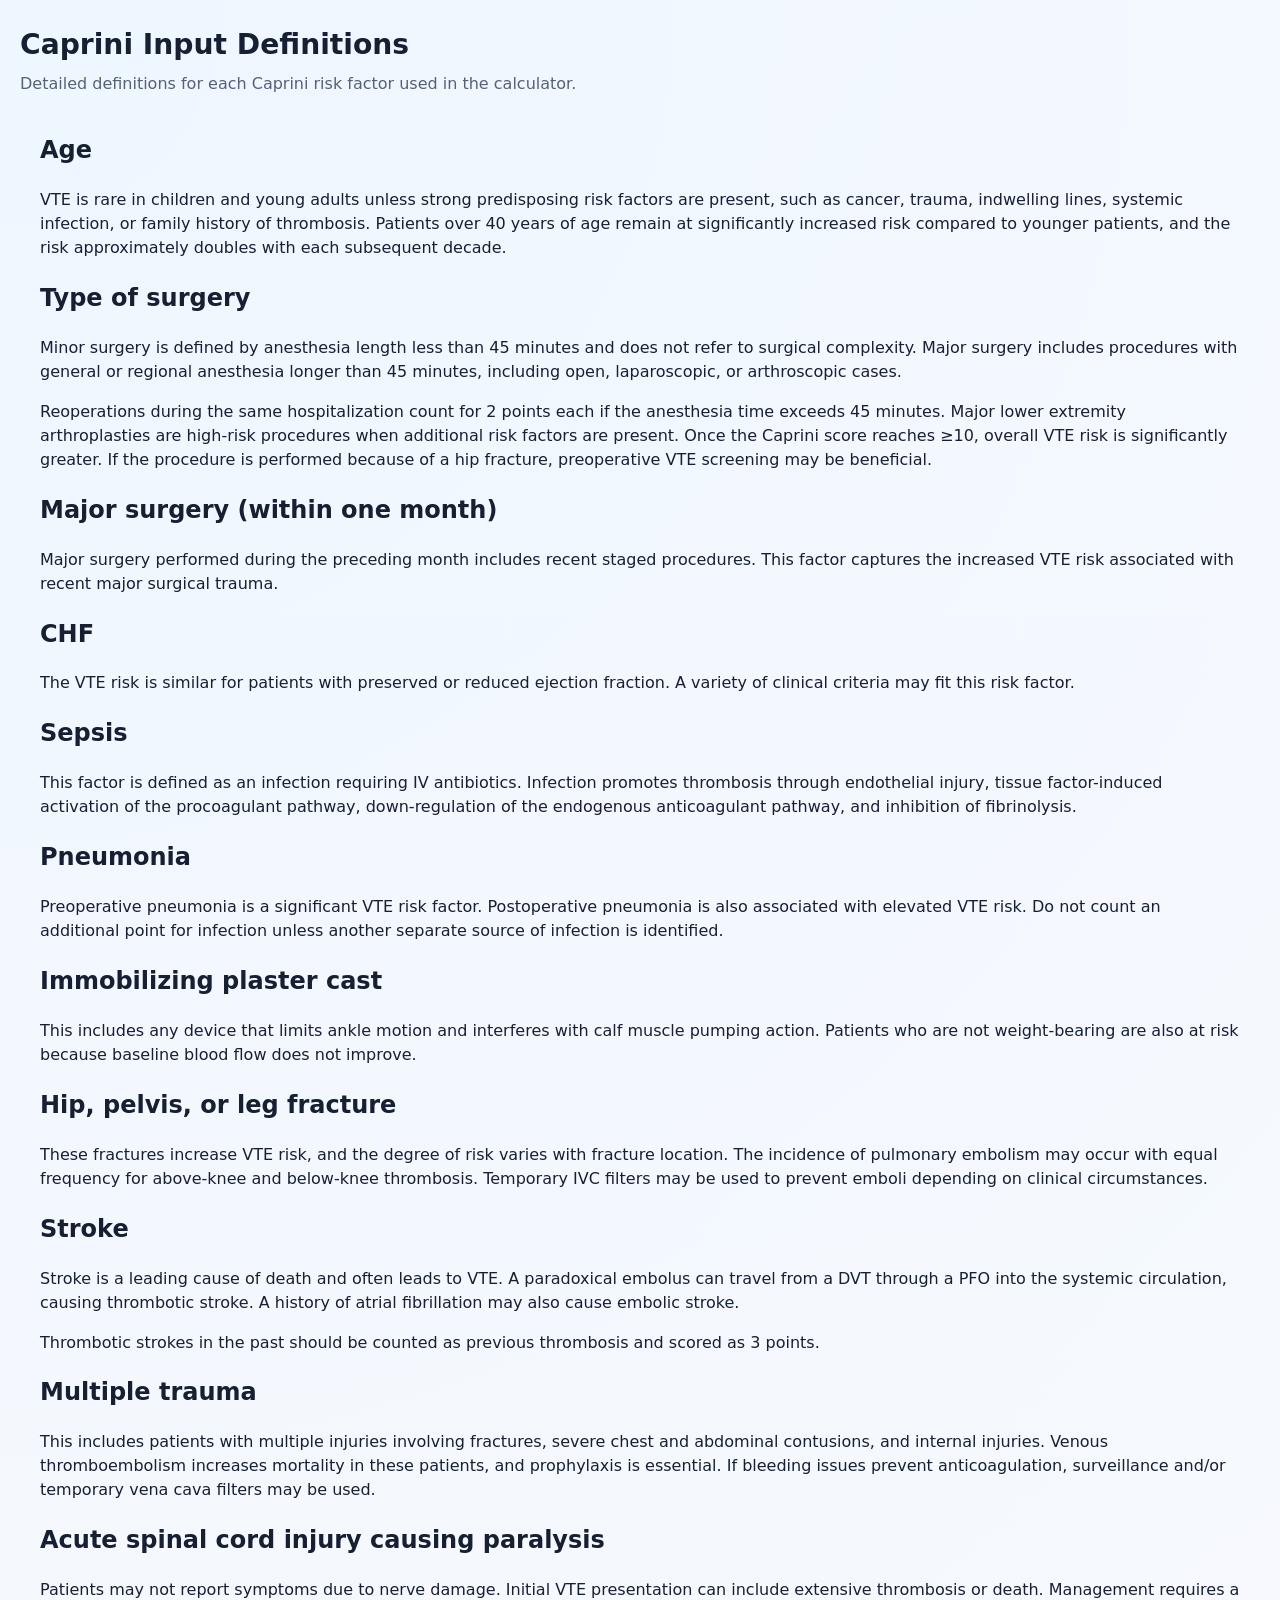
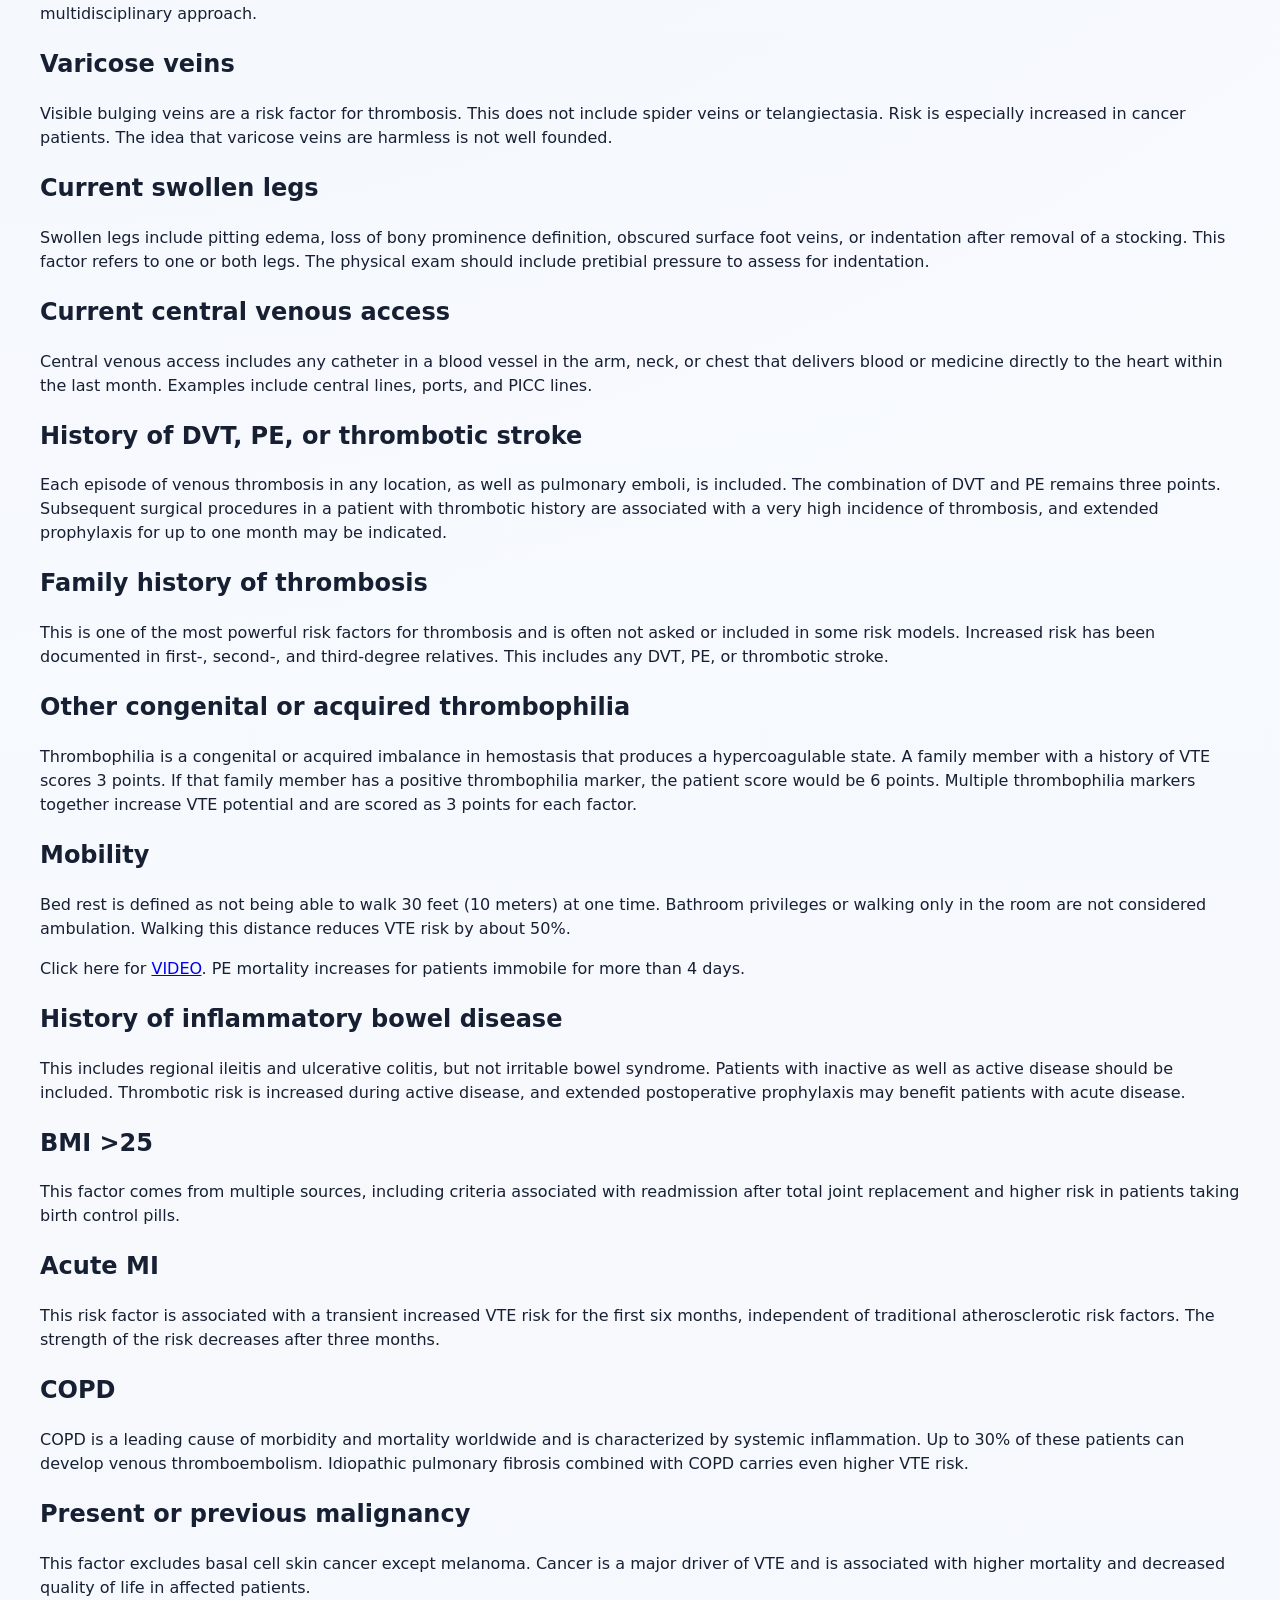
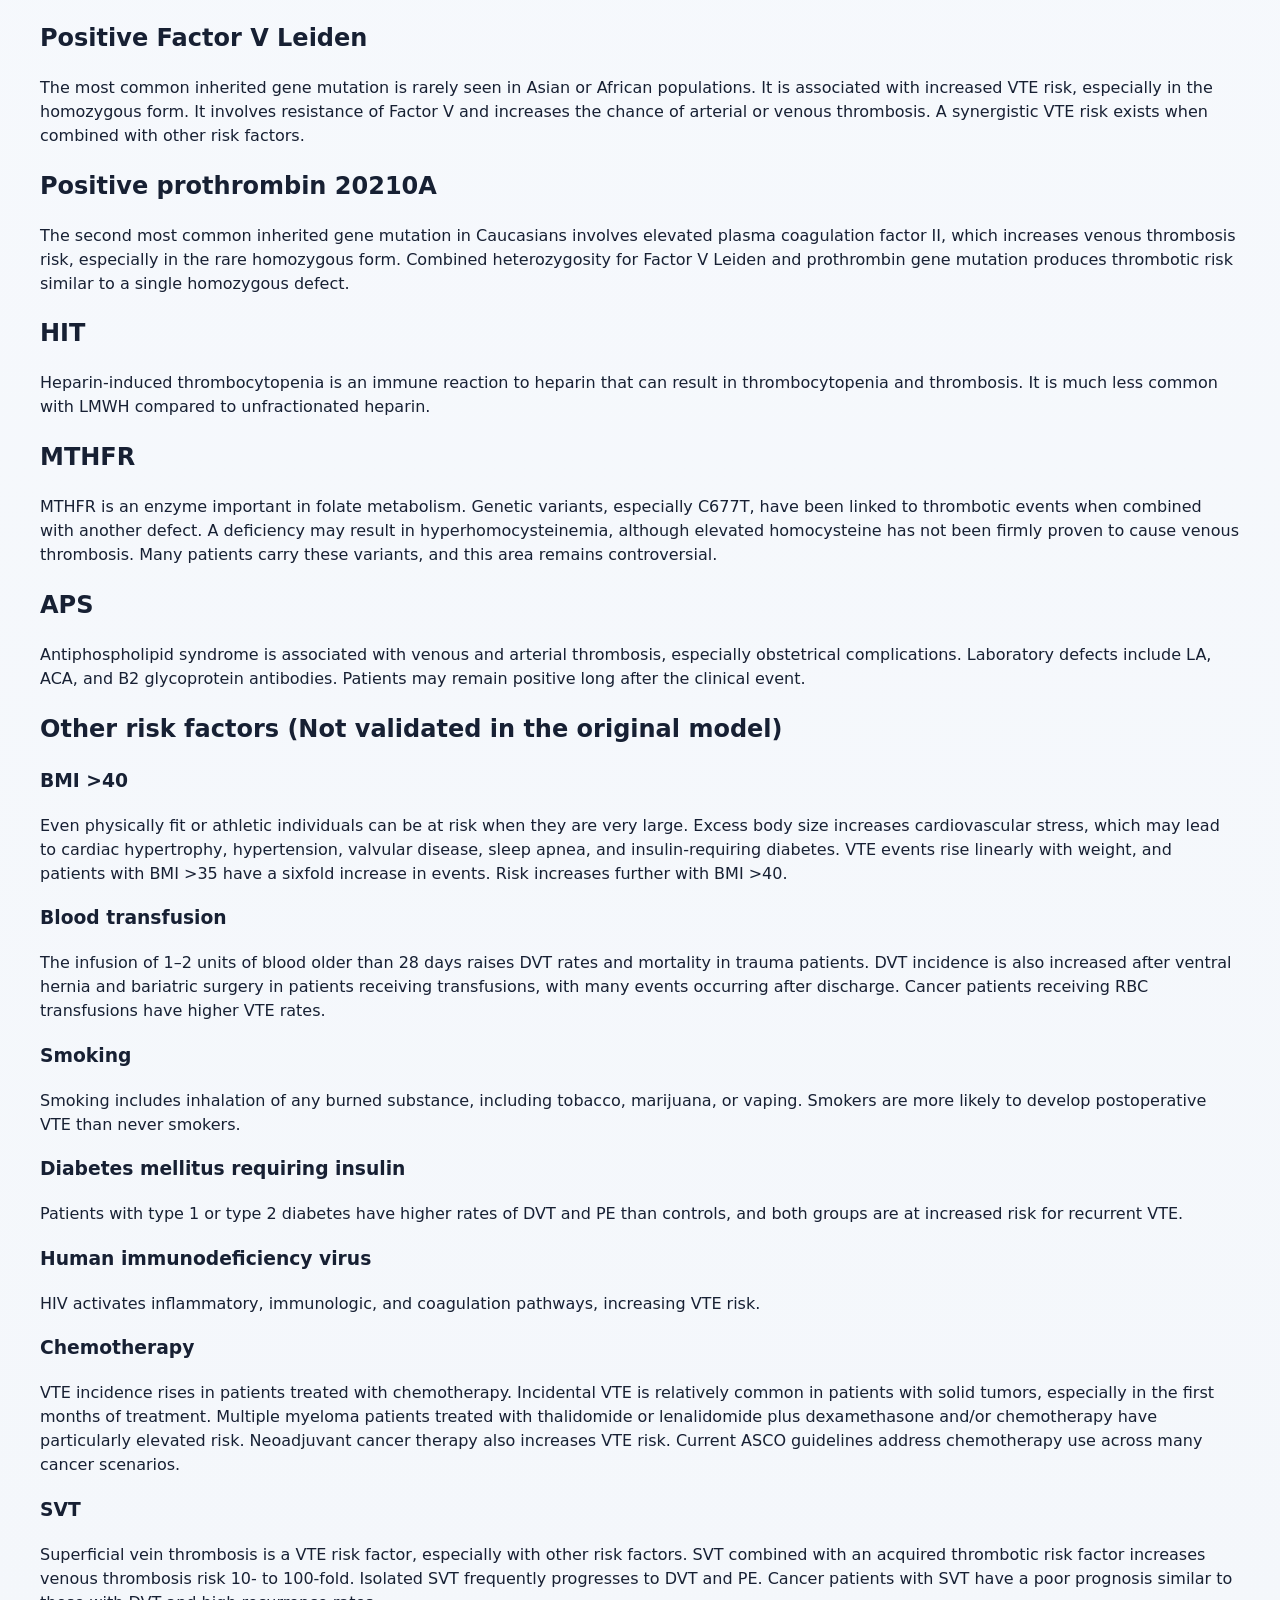
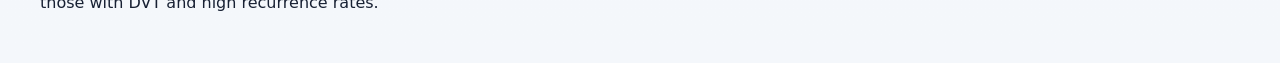
==== caprini_input_description.html @ 14056122 "Update Caprini inputs, add validation, and polish deployment-ready UI" ====
<!DOCTYPE html>
<html lang="en">
  <head>
    <meta charset="UTF-8" />
    <meta name="viewport" content="width=device-width, initial-scale=1.0" />
    <title>Caprini Input Definitions</title>
    <link rel="stylesheet" href="style.css" />
  </head>
  <body>
    <header>
      <div class="brand">
        <h1>Caprini Input Definitions</h1>
        <p>Detailed definitions for each Caprini risk factor used in the calculator.</p>
      </div>
    </header>
    <main>
      <section>
        <h2>Age</h2>
        <p>VTE is rare in children and young adults unless strong predisposing risk factors are present, such as cancer, trauma, indwelling lines, systemic infection, or family history of thrombosis. Patients over 40 years of age remain at significantly increased risk compared to younger patients, and the risk approximately doubles with each subsequent decade.</p>
      </section>

      <section>
        <h2>Type of surgery</h2>
        <p>Minor surgery is defined by anesthesia length less than 45 minutes and does not refer to surgical complexity. Major surgery includes procedures with general or regional anesthesia longer than 45 minutes, including open, laparoscopic, or arthroscopic cases.</p>
        <p>Reoperations during the same hospitalization count for 2 points each if the anesthesia time exceeds 45 minutes. Major lower extremity arthroplasties are high-risk procedures when additional risk factors are present. Once the Caprini score reaches ≥10, overall VTE risk is significantly greater. If the procedure is performed because of a hip fracture, preoperative VTE screening may be beneficial.</p>
      </section>

      <section>
        <h2>Major surgery (within one month)</h2>
        <p>Major surgery performed during the preceding month includes recent staged procedures. This factor captures the increased VTE risk associated with recent major surgical trauma.</p>
      </section>

      <section>
        <h2>CHF</h2>
        <p>The VTE risk is similar for patients with preserved or reduced ejection fraction. A variety of clinical criteria may fit this risk factor.</p>
      </section>

      <section>
        <h2>Sepsis</h2>
        <p>This factor is defined as an infection requiring IV antibiotics. Infection promotes thrombosis through endothelial injury, tissue factor-induced activation of the procoagulant pathway, down-regulation of the endogenous anticoagulant pathway, and inhibition of fibrinolysis.</p>
      </section>

      <section>
        <h2>Pneumonia</h2>
        <p>Preoperative pneumonia is a significant VTE risk factor. Postoperative pneumonia is also associated with elevated VTE risk. Do not count an additional point for infection unless another separate source of infection is identified.</p>
      </section>

      <section>
        <h2>Immobilizing plaster cast</h2>
        <p>This includes any device that limits ankle motion and interferes with calf muscle pumping action. Patients who are not weight-bearing are also at risk because baseline blood flow does not improve.</p>
      </section>

      <section>
        <h2>Hip, pelvis, or leg fracture</h2>
        <p>These fractures increase VTE risk, and the degree of risk varies with fracture location. The incidence of pulmonary embolism may occur with equal frequency for above-knee and below-knee thrombosis. Temporary IVC filters may be used to prevent emboli depending on clinical circumstances.</p>
      </section>

      <section>
        <h2>Stroke</h2>
        <p>Stroke is a leading cause of death and often leads to VTE. A paradoxical embolus can travel from a DVT through a PFO into the systemic circulation, causing thrombotic stroke. A history of atrial fibrillation may also cause embolic stroke.</p>
        <p>Thrombotic strokes in the past should be counted as previous thrombosis and scored as 3 points.</p>
      </section>

      <section>
        <h2>Multiple trauma</h2>
        <p>This includes patients with multiple injuries involving fractures, severe chest and abdominal contusions, and internal injuries. Venous thromboembolism increases mortality in these patients, and prophylaxis is essential. If bleeding issues prevent anticoagulation, surveillance and/or temporary vena cava filters may be used.</p>
      </section>

      <section>
        <h2>Acute spinal cord injury causing paralysis</h2>
        <p>Patients may not report symptoms due to nerve damage. Initial VTE presentation can include extensive thrombosis or death. Management requires a multidisciplinary approach.</p>
      </section>

      <section>
        <h2>Varicose veins</h2>
        <p>Visible bulging veins are a risk factor for thrombosis. This does not include spider veins or telangiectasia. Risk is especially increased in cancer patients. The idea that varicose veins are harmless is not well founded.</p>
      </section>

      <section>
        <h2>Current swollen legs</h2>
        <p>Swollen legs include pitting edema, loss of bony prominence definition, obscured surface foot veins, or indentation after removal of a stocking. This factor refers to one or both legs. The physical exam should include pretibial pressure to assess for indentation.</p>
      </section>

      <section>
        <h2>Current central venous access</h2>
        <p>Central venous access includes any catheter in a blood vessel in the arm, neck, or chest that delivers blood or medicine directly to the heart within the last month. Examples include central lines, ports, and PICC lines.</p>
      </section>

      <section>
        <h2>History of DVT, PE, or thrombotic stroke</h2>
        <p>Each episode of venous thrombosis in any location, as well as pulmonary emboli, is included. The combination of DVT and PE remains three points. Subsequent surgical procedures in a patient with thrombotic history are associated with a very high incidence of thrombosis, and extended prophylaxis for up to one month may be indicated.</p>
      </section>

      <section>
        <h2>Family history of thrombosis</h2>
        <p>This is one of the most powerful risk factors for thrombosis and is often not asked or included in some risk models. Increased risk has been documented in first-, second-, and third-degree relatives. This includes any DVT, PE, or thrombotic stroke.</p>
      </section>

      <section>
        <h2>Other congenital or acquired thrombophilia</h2>
        <p>Thrombophilia is a congenital or acquired imbalance in hemostasis that produces a hypercoagulable state. A family member with a history of VTE scores 3 points. If that family member has a positive thrombophilia marker, the patient score would be 6 points. Multiple thrombophilia markers together increase VTE potential and are scored as 3 points for each factor.</p>
      </section>

      <section>
        <h2>Mobility</h2>
        <p>Bed rest is defined as not being able to walk 30 feet (10 meters) at one time. Bathroom privileges or walking only in the room are not considered ambulation. Walking this distance reduces VTE risk by about 50%.</p>
        <p>Click here for <a href="https://www.youtube.com/watch?v=jj0HNY4BFG4" target="_blank" rel="noopener">VIDEO</a>. PE mortality increases for patients immobile for more than 4 days.</p>
      </section>

      <section>
        <h2>History of inflammatory bowel disease</h2>
        <p>This includes regional ileitis and ulcerative colitis, but not irritable bowel syndrome. Patients with inactive as well as active disease should be included. Thrombotic risk is increased during active disease, and extended postoperative prophylaxis may benefit patients with acute disease.</p>
      </section>

      <section>
        <h2>BMI >25</h2>
        <p>This factor comes from multiple sources, including criteria associated with readmission after total joint replacement and higher risk in patients taking birth control pills.</p>
      </section>

      <section>
        <h2>Acute MI</h2>
        <p>This risk factor is associated with a transient increased VTE risk for the first six months, independent of traditional atherosclerotic risk factors. The strength of the risk decreases after three months.</p>
      </section>

      <section>
        <h2>COPD</h2>
        <p>COPD is a leading cause of morbidity and mortality worldwide and is characterized by systemic inflammation. Up to 30% of these patients can develop venous thromboembolism. Idiopathic pulmonary fibrosis combined with COPD carries even higher VTE risk.</p>
      </section>

      <section>
        <h2>Present or previous malignancy</h2>
        <p>This factor excludes basal cell skin cancer except melanoma. Cancer is a major driver of VTE and is associated with higher mortality and decreased quality of life in affected patients.</p>
      </section>

      <section>
        <h2>Positive Factor V Leiden</h2>
        <p>The most common inherited gene mutation is rarely seen in Asian or African populations. It is associated with increased VTE risk, especially in the homozygous form. It involves resistance of Factor V and increases the chance of arterial or venous thrombosis. A synergistic VTE risk exists when combined with other risk factors.</p>
      </section>

      <section>
        <h2>Positive prothrombin 20210A</h2>
        <p>The second most common inherited gene mutation in Caucasians involves elevated plasma coagulation factor II, which increases venous thrombosis risk, especially in the rare homozygous form. Combined heterozygosity for Factor V Leiden and prothrombin gene mutation produces thrombotic risk similar to a single homozygous defect.</p>
      </section>

      <section>
        <h2>HIT</h2>
        <p>Heparin-induced thrombocytopenia is an immune reaction to heparin that can result in thrombocytopenia and thrombosis. It is much less common with LMWH compared to unfractionated heparin.</p>
      </section>

      <section>
        <h2>MTHFR</h2>
        <p>MTHFR is an enzyme important in folate metabolism. Genetic variants, especially C677T, have been linked to thrombotic events when combined with another defect. A deficiency may result in hyperhomocysteinemia, although elevated homocysteine has not been firmly proven to cause venous thrombosis. Many patients carry these variants, and this area remains controversial.</p>
      </section>

      <section>
        <h2>APS</h2>
        <p>Antiphospholipid syndrome is associated with venous and arterial thrombosis, especially obstetrical complications. Laboratory defects include LA, ACA, and B2 glycoprotein antibodies. Patients may remain positive long after the clinical event.</p>
      </section>

      <section>
        <h2>Other risk factors (Not validated in the original model)</h2>

        <h3>BMI >40</h3>
        <p>Even physically fit or athletic individuals can be at risk when they are very large. Excess body size increases cardiovascular stress, which may lead to cardiac hypertrophy, hypertension, valvular disease, sleep apnea, and insulin-requiring diabetes. VTE events rise linearly with weight, and patients with BMI >35 have a sixfold increase in events. Risk increases further with BMI >40.</p>

        <h3>Blood transfusion</h3>
        <p>The infusion of 1–2 units of blood older than 28 days raises DVT rates and mortality in trauma patients. DVT incidence is also increased after ventral hernia and bariatric surgery in patients receiving transfusions, with many events occurring after discharge. Cancer patients receiving RBC transfusions have higher VTE rates.</p>

        <h3>Smoking</h3>
        <p>Smoking includes inhalation of any burned substance, including tobacco, marijuana, or vaping. Smokers are more likely to develop postoperative VTE than never smokers.</p>

        <h3>Diabetes mellitus requiring insulin</h3>
        <p>Patients with type 1 or type 2 diabetes have higher rates of DVT and PE than controls, and both groups are at increased risk for recurrent VTE.</p>

        <h3>Human immunodeficiency virus</h3>
        <p>HIV activates inflammatory, immunologic, and coagulation pathways, increasing VTE risk.</p>

        <h3>Chemotherapy</h3>
        <p>VTE incidence rises in patients treated with chemotherapy. Incidental VTE is relatively common in patients with solid tumors, especially in the first months of treatment. Multiple myeloma patients treated with thalidomide or lenalidomide plus dexamethasone and/or chemotherapy have particularly elevated risk. Neoadjuvant cancer therapy also increases VTE risk. Current ASCO guidelines address chemotherapy use across many cancer scenarios.</p>

        <h3>SVT</h3>
        <p>Superficial vein thrombosis is a VTE risk factor, especially with other risk factors. SVT combined with an acquired thrombotic risk factor increases venous thrombosis risk 10- to 100-fold. Isolated SVT frequently progresses to DVT and PE. Cancer patients with SVT have a poor prognosis similar to those with DVT and high recurrence rates.</p>
      </section>
    </main>
  </body>
</html>
---- style.css ----
:root {
  color-scheme: light;
  --bg: #f4f7fb;
  --panel: #ffffff;
  --panel-alt: #eef3f8;
  --text: #172033;
  --muted: #556177;
  --border: #d6dce8;
  --primary: #2164f4;
  --success: #178c4e;
  --warning: #d18300;
  --danger: #c02f1d;
  --radius: 18px;
  font-family: Inter, system-ui, -apple-system, BlinkMacSystemFont, "Segoe UI", sans-serif;
}

* {
  box-sizing: border-box;
}

html, body {
  margin: 0;
  min-height: 100%;
  background: radial-gradient(circle at top left, #eef6ff 0%, transparent 45%),
    linear-gradient(180deg, #f9fbff 0%, #f4f7fb 100%);
  color: var(--text);
}

body {
  line-height: 1.5;
}

header {
  padding: 24px 20px 16px;
  display: flex;
  flex-wrap: wrap;
  justify-content: space-between;
  gap: 16px;
  align-items: center;
}

header .brand h1 {
  margin: 0 0 6px;
  font-size: clamp(1.7rem, 2.2vw, 2.5rem);
}

header .brand p {
  margin: 0;
  color: var(--muted);
  max-width: 62ch;
}

.badge {
  align-self: flex-start;
  background: rgba(33, 100, 244, 0.12);
  color: var(--primary);
  border-radius: 999px;
  padding: 10px 16px;
  font-weight: 700;
  font-size: 0.95rem;
}

main {
  padding: 0 20px 32px;
  max-width: 1240px;
  margin: 0 auto;
}

.intro-card {
  margin: 0 auto 24px;
  padding: 20px;
  border-radius: var(--radius);
  background: var(--panel);
  border: 1px solid var(--border);
  color: var(--muted);
}

.calculator-grid {
  display: grid;
  grid-template-columns: minmax(0, 1.45fr) minmax(360px, 420px);
  gap: 20px;
  align-items: start;
}

.panel {
  background: var(--panel);
  border: 1px solid var(--border);
  border-radius: var(--radius);
  padding: 24px;
  box-shadow: 0 18px 50px rgba(14, 29, 72, 0.06);
  min-width: 0;
}

.results {
  align-self: start;
  height: fit-content;
}

@media (min-width: 761px) {
  .results {
    position: sticky;
    top: 20px;
  }
}

.panel h2 {
  margin-top: 0;
}

.field-row {
  display: grid;
  gap: 8px;
  margin-bottom: 16px;
}

.field-row label {
  font-weight: 600;
  color: var(--text);
}

.field-row input[type="number"],
.field-row select {
  width: 100%;
  min-height: 44px;
  border: 1px solid var(--border);
  border-radius: 12px;
  padding: 0 12px;
  font-size: 1rem;
  color: var(--text);
  background: #fff;
}

.checkbox-row {
  grid-template-columns: 1fr;
}

.checkbox-row label {
  display: flex;
  align-items: center;
  gap: 10px;
  color: var(--text);
  font-weight: 500;
}

.checkbox-row input[type="checkbox"],
.field-row input[type="checkbox"] {
  width: 20px;
  height: 20px;
  min-width: 20px;
  min-height: 20px;
  accent-color: var(--primary);
}

/* Collapsible subsections for Caprini optional lists */
.collapsible {
  border: 1px solid var(--border);
  border-radius: 12px;
  padding: 10px 12px;
  background: #fff;
  margin-bottom: 12px;
}
.collapsible .toggle {
  display: flex;
  justify-content: space-between;
  align-items: center;
  cursor: pointer;
  gap: 10px;
  font-weight: 700;
}
.collapsible .content {
  margin-top: 8px;
}
.collapsed .content {
  display: none;
}
.validation-message {
  background: rgba(255, 171, 0, 0.12);
  color: #975500;
  border: 1px solid rgba(255, 171, 0, 0.4);
  border-radius: 10px;
  padding: 10px 14px;
  margin-bottom: 14px;
  font-size: 0.96rem;
}
input.invalid,
select.invalid {
  border-color: var(--danger);
  box-shadow: 0 0 0 3px rgba(255, 171, 0, 0.16);
}
.caprini-warning {
  color: var(--danger);
  font-weight: 700;
  margin-bottom: 8px;
}

.result-grid {
  display: grid;
  grid-template-columns: repeat(2, minmax(0, 1fr));
  gap: 16px;
}

.result-card {
  background: var(--panel-alt);
  border-radius: 18px;
  padding: 18px;
  min-height: 112px;
}

.result-card h3 {
  margin: 0 0 10px;
  font-size: 1rem;
}

.result-card p {
  margin: 6px 0;
}

.result-card strong {
  font-size: 1.55rem;
  display: inline-block;
  margin-bottom: 6px;
}

@media (max-width: 760px) {
  .calculator-grid {
    grid-template-columns: 1fr;
  }

  .result-grid {
    grid-template-columns: 1fr;
  }
}

@media (max-width: 620px) {
  header {
    padding: 18px 16px 12px;
  }

  .panel {
    padding: 18px;
  }

  .field-row {
    margin-bottom: 14px;
  }
}
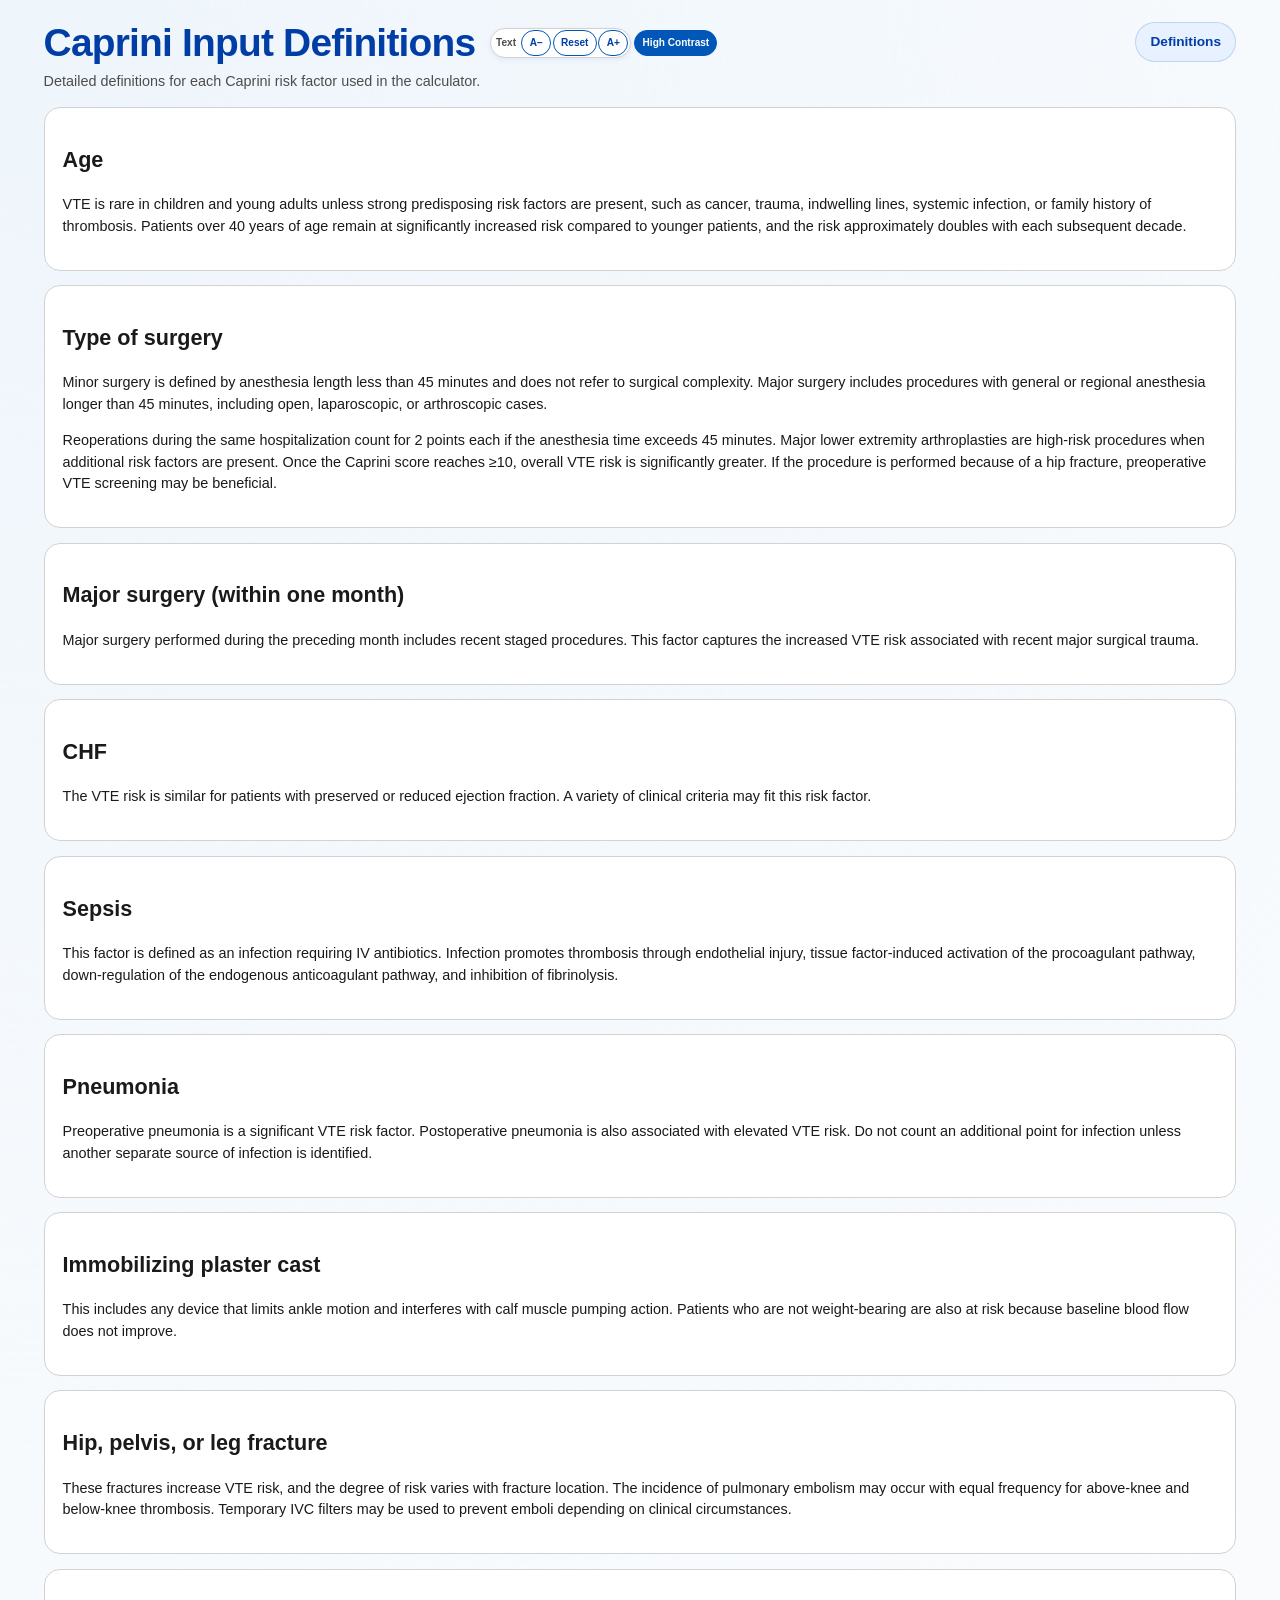
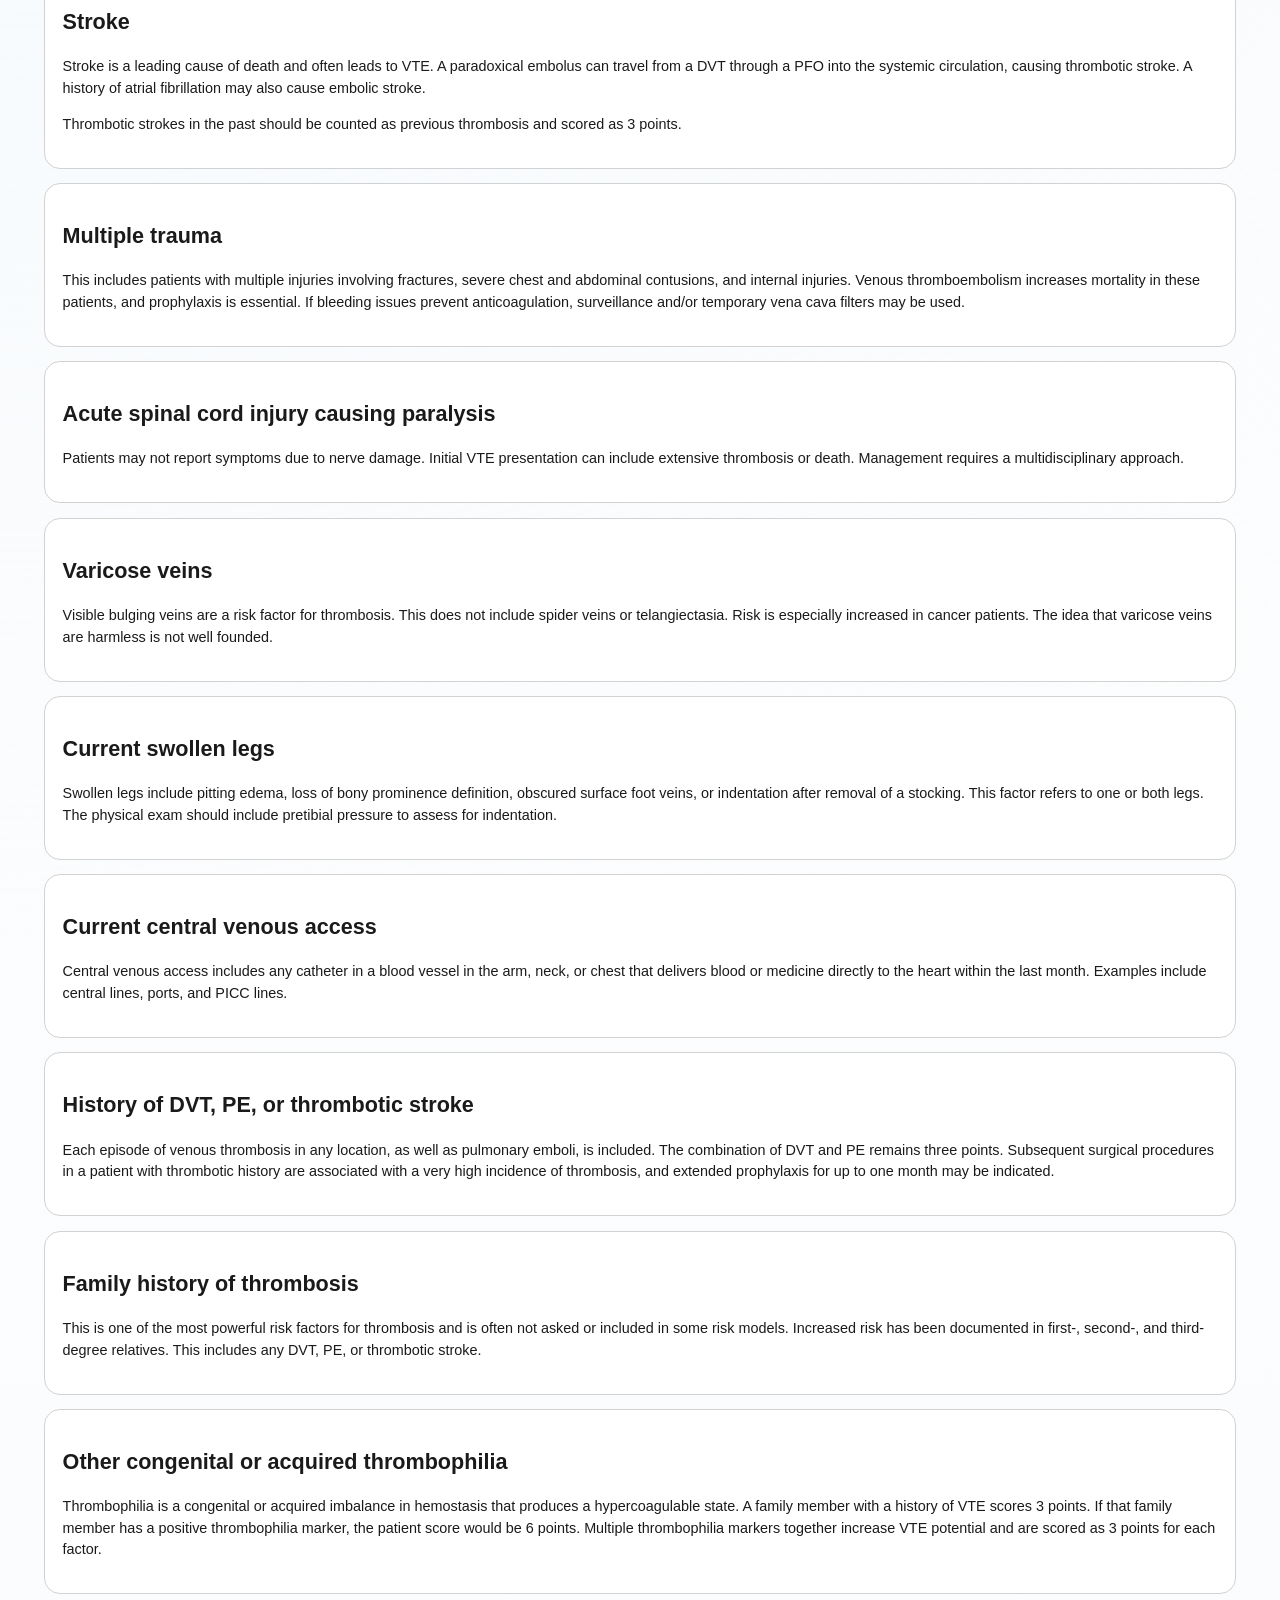
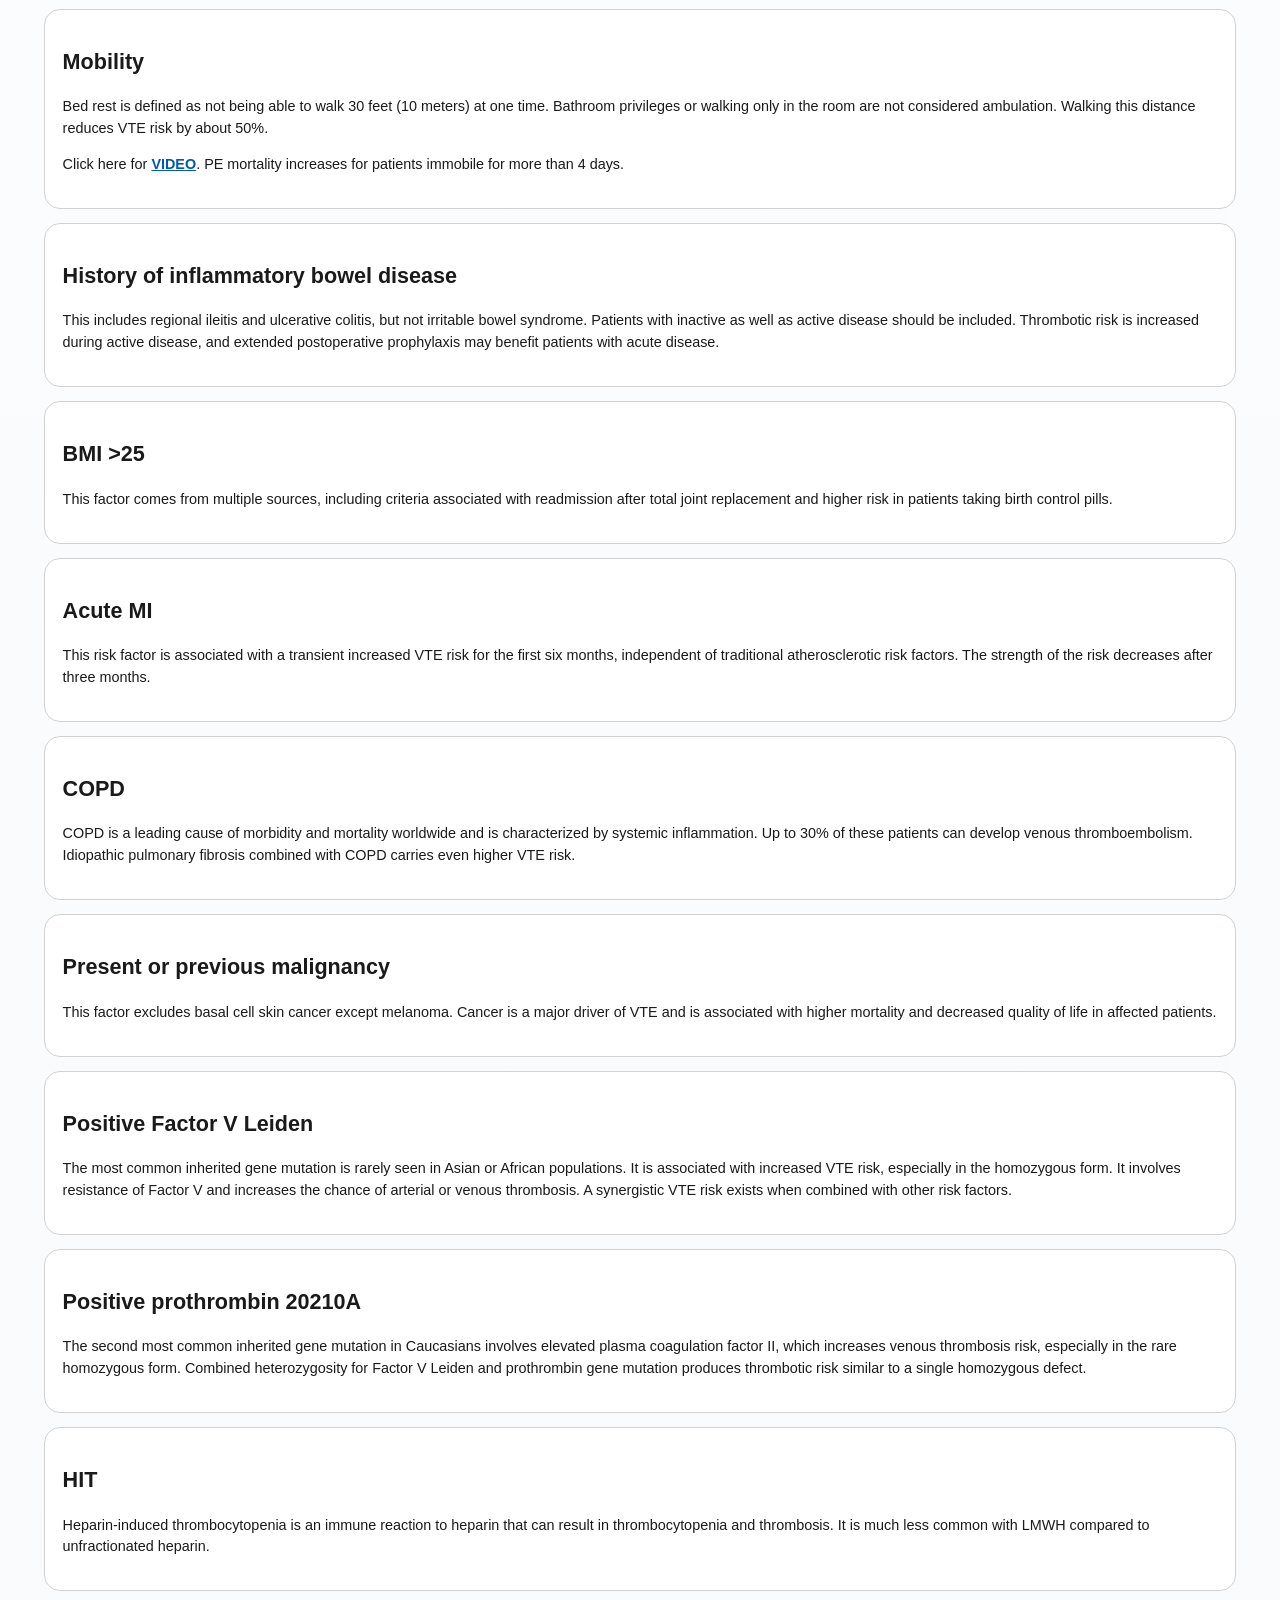
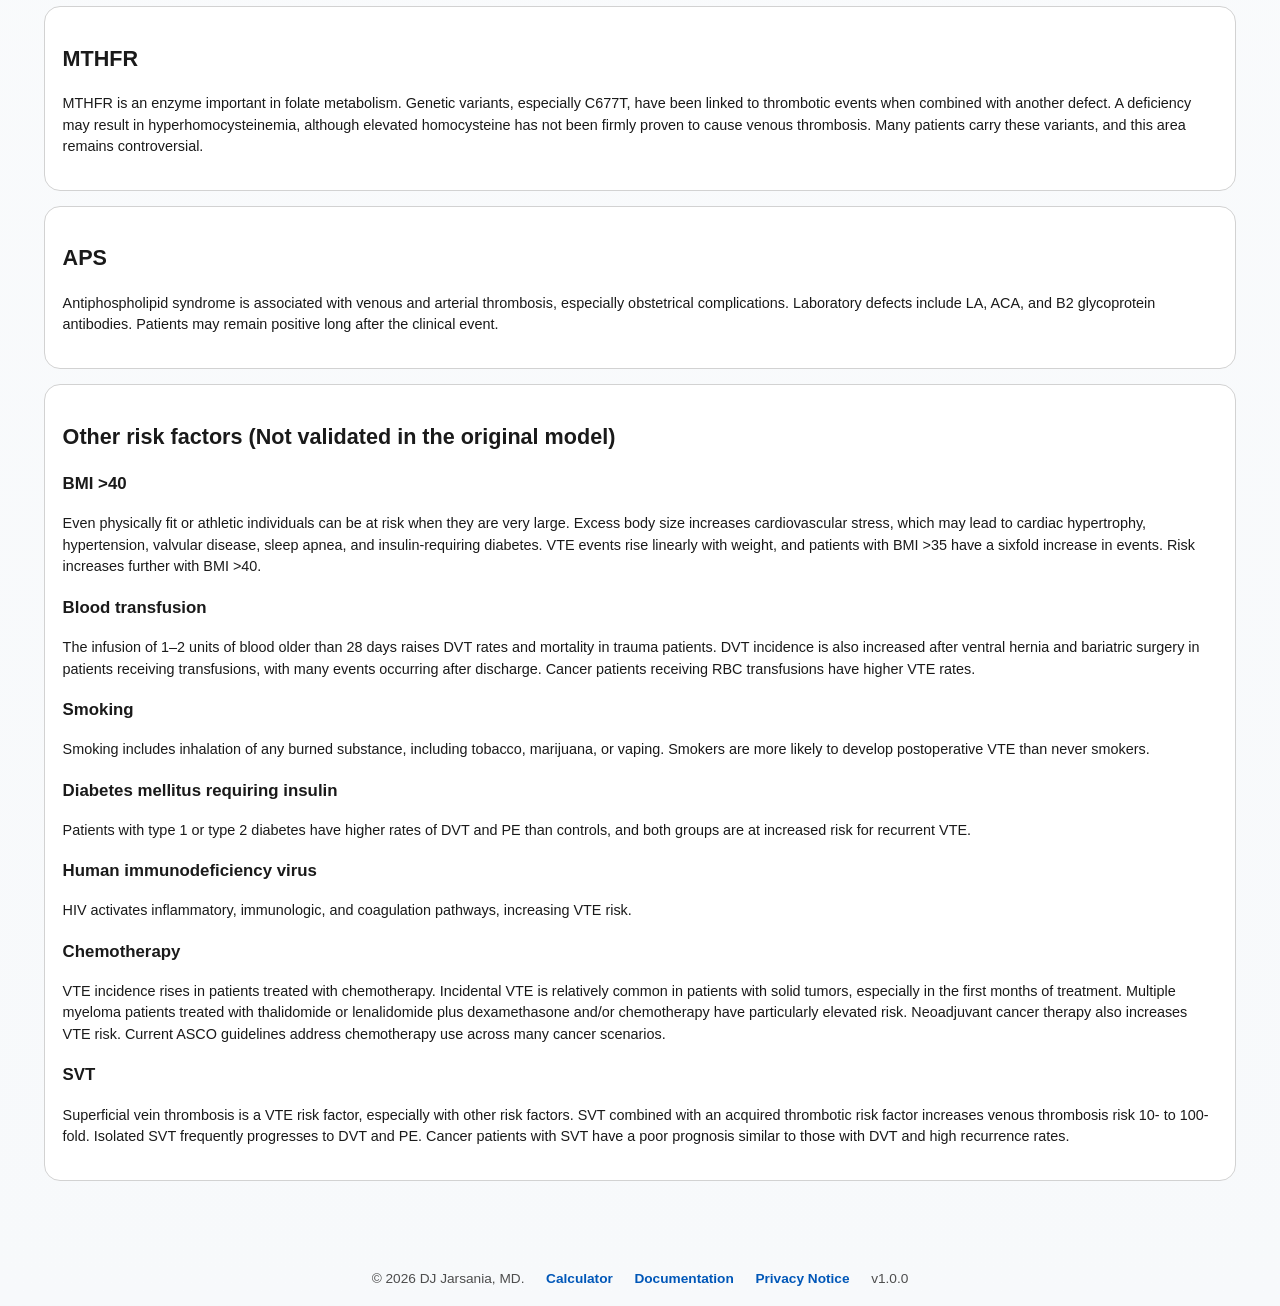
==== commit e0beb58d: "Beta-test ready" ====
--- a/caprini_input_description.html
+++ b/caprini_input_description.html
@@ -1,17 +1,43 @@
 <!DOCTYPE html>
-<html lang="en">
+<html lang="en" data-text-size="default" data-contrast="standard">
   <head>
     <meta charset="UTF-8" />
     <meta name="viewport" content="width=device-width, initial-scale=1.0" />
     <title>Caprini Input Definitions</title>
+    <script>
+      (function () {
+        try {
+          var size = window.localStorage.getItem('periopcalc.textSize');
+          var contrast = window.localStorage.getItem('periopcalc.highContrast');
+          document.documentElement.dataset.textSize = ['smallest', 'smaller', 'default', 'larger', 'largest'].indexOf(size) !== -1 ? size : 'default';
+          document.documentElement.dataset.contrast = contrast === 'true' ? 'high' : 'standard';
+        } catch (error) {
+          document.documentElement.dataset.textSize = 'default';
+          document.documentElement.dataset.contrast = 'standard';
+        }
+      }());
+    </script>
     <link rel="stylesheet" href="style.css" />
   </head>
   <body>
     <header>
       <div class="brand">
-        <h1>Caprini Input Definitions</h1>
+        <div class="title-row">
+          <h1>Caprini Input Definitions</h1>
+          <div class="display-controls" aria-label="Display settings">
+            <div class="text-size-control" role="group" aria-label="Text size controls">
+              <span class="display-label">Text</span>
+              <button id="textSizeDecrease" class="display-btn" type="button" aria-label="Decrease text size" title="Decrease text size"><span aria-hidden="true">A&minus;</span></button>
+              <button id="textSizeReset" class="display-btn display-btn-reset" type="button" aria-label="Reset text size" title="Reset text size"><span aria-hidden="true">Reset</span></button>
+              <button id="textSizeIncrease" class="display-btn" type="button" aria-label="Increase text size" title="Increase text size"><span aria-hidden="true">A+</span></button>
+            </div>
+            <button id="contrastToggle" class="display-btn contrast-toggle" type="button" aria-pressed="false" title="Toggle high contrast">High Contrast</button>
+          </div>
+        </div>
         <p>Detailed definitions for each Caprini risk factor used in the calculator.</p>
+        <p id="displayPreferenceStatus" class="sr-only" aria-live="polite" aria-atomic="true"></p>
       </div>
+      <div class="badge">Definitions</div>
     </header>
     <main>
       <section>
@@ -182,5 +208,15 @@
         <p>Superficial vein thrombosis is a VTE risk factor, especially with other risk factors. SVT combined with an acquired thrombotic risk factor increases venous thrombosis risk 10- to 100-fold. Isolated SVT frequently progresses to DVT and PE. Cancer patients with SVT have a poor prognosis similar to those with DVT and high recurrence rates.</p>
       </section>
     </main>
+    <footer class="site-footer" role="contentinfo">
+      <div class="footer-section">&copy; 2026 DJ Jarsania, MD.</div>
+      <nav class="footer-section footer-links" aria-label="Footer links">
+        <a href="index.html" title="Return to calculator">Calculator</a>
+        <a href="README.html" target="_blank" rel="noopener noreferrer" aria-label="Open documentation in a new window" title="Open documentation in a new window">Documentation</a>
+        <a href="privacy.html" target="_blank" rel="noopener noreferrer" aria-label="Open Privacy Notice in a new window" title="Open Privacy Notice in a new window">Privacy Notice</a>
+      </nav>
+      <div class="footer-section">v1.0.0</div>
+    </footer>
+    <script src="display-preferences.js"></script>
   </body>
 </html>
--- a/style.css
+++ b/style.css
@@ -1,84 +1,379 @@
 :root {
   color-scheme: light;
-  --bg: #f4f7fb;
+  --bg: #f7f9fb;
+  --bg-soft: #eef5fb;
   --panel: #ffffff;
-  --panel-alt: #eef3f8;
-  --text: #172033;
-  --muted: #556177;
-  --border: #d6dce8;
-  --primary: #2164f4;
-  --success: #178c4e;
-  --warning: #d18300;
-  --danger: #c02f1d;
-  --radius: 18px;
-  font-family: Inter, system-ui, -apple-system, BlinkMacSystemFont, "Segoe UI", sans-serif;
+  --panel-alt: #f1f6fc;
+  --text: #1a1a1a;
+  --muted: #4d4d4d;
+  --border: #d2d2d2;
+  --primary: #0057b8;
+  --primary-dark: #003da5;
+  --primary-soft: #e7f1ff;
+  --primary-hover: #009cde;
+  --link: #0057b8;
+  --button-text: #ffffff;
+  --input-bg: #ffffff;
+  --input-text: #1a1a1a;
+  --success: #0b6b3a;
+  --warning-bg: #fff7e5;
+  --warning-text: #4d2c00;
+  --warning-border: #b86e00;
+  --danger: #b42318;
+  --danger-bg: #fff1f0;
+  --focus: #0070be;
+  --shadow: 0 18px 50px rgba(0, 61, 165, 0.09);
+  --radius: 16px;
+  font-family: Arial, "Helvetica Neue", Helvetica, sans-serif;
+}
+
+html {
+  font-size: 90%;
+}
+
+html[data-text-size="smallest"] {
+  font-size: 70%;
+}
+
+html[data-text-size="smaller"] {
+  font-size: 80%;
+}
+
+html[data-text-size="default"] {
+  font-size: 90%;
+}
+
+html[data-text-size="larger"] {
+  font-size: 100%;
+}
+
+html[data-text-size="largest"] {
+  font-size: 110%;
+}
+
+html[data-contrast="high"] {
+  color-scheme: dark;
+  --bg: #000000;
+  --bg-soft: #000000;
+  --panel: #000000;
+  --panel-alt: #111111;
+  --text: #ffffff;
+  --muted: #f2f2f2;
+  --border: #ffffff;
+  --primary: #ffd500;
+  --primary-dark: #ffe45c;
+  --primary-soft: #1a1a1a;
+  --primary-hover: #ffffff;
+  --link: #00d4ff;
+  --button-text: #000000;
+  --input-bg: #000000;
+  --input-text: #ffffff;
+  --success: #7dff9d;
+  --warning-bg: #1f1a00;
+  --warning-text: #fff6a6;
+  --warning-border: #ffd500;
+  --danger: #ff8a80;
+  --danger-bg: #240000;
+  --focus: #ffd500;
+  --shadow: none;
 }
 
 * {
   box-sizing: border-box;
 }
 
-html, body {
+html,
+body {
   margin: 0;
   min-height: 100%;
-  background: radial-gradient(circle at top left, #eef6ff 0%, transparent 45%),
-    linear-gradient(180deg, #f9fbff 0%, #f4f7fb 100%);
+  background: radial-gradient(circle at top left, var(--bg-soft) 0%, transparent 42%),
+    linear-gradient(180deg, #ffffff 0%, var(--bg) 100%);
   color: var(--text);
+}
+
+html[data-contrast="high"] body {
+  background: #000000;
 }
 
 body {
   line-height: 1.5;
 }
 
+body,
+button,
+input,
+select,
+textarea {
+  font-family: Arial, "Helvetica Neue", Helvetica, sans-serif;
+}
+
+button,
+input,
+select {
+  font: inherit;
+}
+
 header {
-  padding: 24px 20px 16px;
+  padding: 1.5rem 1.25rem 1rem;
   display: flex;
   flex-wrap: wrap;
   justify-content: space-between;
-  gap: 16px;
+  gap: 1rem;
+  align-items: flex-start;
+  max-width: 78rem;
+  margin: 0 auto;
+}
+
+.brand {
+  flex: 1 1 42rem;
+  min-width: 0;
+}
+
+.title-row {
+  display: flex;
   align-items: center;
+  flex-wrap: wrap;
+  gap: 0.75rem 1rem;
 }
 
 header .brand h1 {
-  margin: 0 0 6px;
-  font-size: clamp(1.7rem, 2.2vw, 2.5rem);
+  margin: 0;
+  color: var(--primary-dark);
+  font-size: clamp(1.7rem, 1.15rem + 2.1vw, 2.7rem);
+  line-height: 1.1;
+  letter-spacing: -0.02em;
+}
+
+html[data-contrast="high"] header .brand h1 {
+  color: var(--primary-dark);
 }
 
 header .brand p {
-  margin: 0;
+  margin: 0.45rem 0 0;
   color: var(--muted);
-  max-width: 62ch;
+  max-width: 68ch;
+}
+
+.display-controls {
+  display: flex;
+  align-items: center;
+  flex-wrap: wrap;
+  gap: 0.25rem;
+}
+
+.text-size-control {
+  display: inline-flex;
+  align-items: center;
+  gap: 0.125rem;
+  padding: 0.125rem;
+  border: 1px solid var(--border);
+  border-radius: 999px;
+  background: var(--panel);
+  box-shadow: 0 0.125rem 0.375rem rgba(0, 61, 165, 0.08);
+}
+
+.display-label {
+  padding: 0 0.25rem;
+  color: var(--muted);
+  font-size: 0.7rem;
+  font-weight: 700;
+}
+
+.display-btn {
+  position: relative;
+  min-height: 1.75rem;
+  min-width: 1.75rem;
+  border: 1px solid var(--primary);
+  border-radius: 999px;
+  background: var(--panel);
+  color: var(--primary-dark);
+  cursor: pointer;
+  font-size: 0.7rem;
+  font-weight: 800;
+  line-height: 1;
+  padding: 0 0.5rem;
+  transition: background-color 120ms ease, color 120ms ease, border-color 120ms ease;
+}
+
+.display-btn::after {
+  content: "";
+  position: absolute;
+  inset: -0.35rem;
+}
+
+.display-btn:hover:not(:disabled) {
+  background: var(--primary-soft);
+}
+
+.display-btn:disabled {
+  cursor: not-allowed;
+  opacity: 0.55;
+}
+
+.display-btn-reset {
+  min-width: 2.4rem;
+}
+
+.contrast-toggle {
+  background: var(--primary);
+  color: var(--button-text);
+  border-color: var(--primary);
+  white-space: nowrap;
+}
+
+.contrast-toggle:hover,
+.contrast-toggle[aria-pressed="true"] {
+  background: var(--primary-dark);
+  color: var(--button-text);
+}
+
+html[data-contrast="high"] .text-size-control {
+  box-shadow: none;
+}
+
+html[data-contrast="high"] .display-btn:not(.contrast-toggle) {
+  color: var(--text);
+  background: #000000;
+  border-color: #ffffff;
+}
+
+html[data-contrast="high"] .display-btn:hover:not(:disabled) {
+  color: #000000;
+  background: #ffd500;
+  border-color: #ffd500;
 }
 
 .badge {
   align-self: flex-start;
-  background: rgba(33, 100, 244, 0.12);
-  color: var(--primary);
+  background: var(--primary-soft);
+  color: var(--primary-dark);
+  border: 1px solid rgba(0, 87, 184, 0.18);
   border-radius: 999px;
-  padding: 10px 16px;
-  font-weight: 700;
+  padding: 0.625rem 1rem;
+  font-weight: 800;
   font-size: 0.95rem;
 }
 
+html[data-contrast="high"] .badge {
+  color: #000000;
+  background: #ffd500;
+  border-color: #ffd500;
+}
+
 main {
-  padding: 0 20px 32px;
-  max-width: 1240px;
+  padding: 0 1.25rem 2rem;
+  max-width: 78rem;
   margin: 0 auto;
 }
 
-.intro-card {
-  margin: 0 auto 24px;
-  padding: 20px;
+main > section:not(.clinical-disclaimer):not(.intro-card):not(.calculator-grid):not(.panel) {
+  margin: 0 auto 1rem;
+  padding: 1.25rem;
   border-radius: var(--radius);
   background: var(--panel);
   border: 1px solid var(--border);
+}
+
+a {
+  color: var(--link);
+  font-weight: 700;
+}
+
+a:hover {
+  text-decoration-thickness: 0.13em;
+}
+
+:focus-visible {
+  outline: 3px solid var(--focus);
+  outline-offset: 3px;
+}
+
+.sr-only {
+  position: absolute;
+  width: 1px;
+  height: 1px;
+  padding: 0;
+  margin: -1px;
+  overflow: hidden;
+  clip: rect(0, 0, 0, 0);
+  white-space: nowrap;
+  border: 0;
+}
+
+.clinical-disclaimer,
+.app-error,
+.intro-card {
+  margin: 0 auto 1.5rem;
+  padding: 1rem 1.25rem;
+  border-radius: var(--radius);
+  background: var(--panel);
+  border: 1px solid var(--border);
+}
+
+.clinical-disclaimer {
+  display: flex;
+  align-items: flex-start;
+  gap: 0.7rem;
+  margin-bottom: 1rem;
+  background: var(--warning-bg);
+  border-color: var(--warning-border);
+  border-left: 0.4rem solid var(--warning-border);
+  color: var(--warning-text);
+  box-shadow: 0 0.625rem 1.5rem rgba(184, 110, 0, 0.08);
+}
+
+html[data-contrast="high"] .clinical-disclaimer {
+  box-shadow: none;
+}
+
+.clinical-disclaimer::before {
+  content: "!";
+  display: inline-grid;
+  place-items: center;
+  flex: 0 0 auto;
+  width: 1.45em;
+  height: 1.45em;
+  border-radius: 999px;
+  background: var(--warning-border);
+  color: #ffffff;
+  font-weight: 900;
+  line-height: 1;
+}
+
+html[data-contrast="high"] .clinical-disclaimer::before {
+  color: #000000;
+}
+
+.disclaimer-title {
+  flex: 0 0 auto;
+  font-weight: 900;
+  color: inherit;
+}
+
+.disclaimer-text {
+  min-width: 0;
+}
+
+.intro-card p,
+.app-error p {
+  margin: 0;
+}
+
+.app-error {
+  background: var(--danger-bg);
+  border-color: var(--danger);
+  color: var(--danger);
+  font-weight: 800;
+}
+
+.intro-card {
   color: var(--muted);
 }
 
 .calculator-grid {
   display: grid;
-  grid-template-columns: minmax(0, 1.45fr) minmax(360px, 420px);
-  gap: 20px;
+  grid-template-columns: minmax(0, 1.45fr) minmax(22.5rem, 26.25rem);
+  gap: 1.25rem;
   align-items: start;
 }
 
@@ -86,8 +381,8 @@
   background: var(--panel);
   border: 1px solid var(--border);
   border-radius: var(--radius);
-  padding: 24px;
-  box-shadow: 0 18px 50px rgba(14, 29, 72, 0.06);
+  padding: 1.5rem;
+  box-shadow: var(--shadow);
   min-width: 0;
 }
 
@@ -99,7 +394,7 @@
 @media (min-width: 761px) {
   .results {
     position: sticky;
-    top: 20px;
+    top: 1.25rem;
   }
 }
 
@@ -107,27 +402,66 @@
   margin-top: 0;
 }
 
+fieldset {
+  border: 1px solid var(--border);
+  border-radius: 1rem;
+  padding: 1.125rem 1.125rem 0.5rem;
+  margin: 0 0 1.25rem;
+  min-width: 0;
+}
+
+legend {
+  padding: 0 0.5rem;
+  font-weight: 900;
+  color: var(--primary-dark);
+}
+
+html[data-contrast="high"] legend {
+  color: var(--primary-dark);
+}
+
+.help-text,
+.field-row small {
+  color: var(--muted);
+  font-size: 0.92rem;
+}
+
+.subsection-label {
+  margin: 0.5rem 0 0.75rem;
+  font-weight: 900;
+}
+
 .field-row {
   display: grid;
-  gap: 8px;
-  margin-bottom: 16px;
+  gap: 0.5rem;
+  margin-bottom: 1rem;
 }
 
 .field-row label {
-  font-weight: 600;
+  font-weight: 700;
   color: var(--text);
 }
 
 .field-row input[type="number"],
 .field-row select {
   width: 100%;
-  min-height: 44px;
+  min-height: 2.75rem;
   border: 1px solid var(--border);
-  border-radius: 12px;
-  padding: 0 12px;
+  border-radius: 0.5rem;
+  padding: 0 0.75rem;
   font-size: 1rem;
-  color: var(--text);
-  background: #fff;
+  color: var(--input-text);
+  background: var(--input-bg);
+}
+
+.field-row input[type="number"]:focus-visible,
+.field-row select:focus-visible,
+.export-btn:focus-visible,
+.toggle:focus-visible,
+.display-btn:focus-visible {
+  outline: 3px solid var(--focus);
+  outline-offset: 2px;
+  border-color: var(--focus);
 }
 
 .checkbox-row {
@@ -136,89 +470,273 @@
 
 .checkbox-row label {
   display: flex;
-  align-items: center;
-  gap: 10px;
+  align-items: flex-start;
+  gap: 0.625rem;
   color: var(--text);
   font-weight: 500;
 }
 
 .checkbox-row input[type="checkbox"],
 .field-row input[type="checkbox"] {
-  width: 20px;
-  height: 20px;
-  min-width: 20px;
-  min-height: 20px;
+  width: 1.25rem;
+  height: 1.25rem;
+  min-width: 1.25rem;
+  min-height: 1.25rem;
+  margin-top: 0.125rem;
   accent-color: var(--primary);
-}
-
-/* Collapsible subsections for Caprini optional lists */
+  cursor: pointer;
+}
+
+.checkbox-row input[type="checkbox"]:focus-visible,
+.field-row input[type="checkbox"]:focus-visible {
+  outline: 3px solid var(--focus);
+  outline-offset: 3px;
+}
+
 .collapsible {
   border: 1px solid var(--border);
-  border-radius: 12px;
-  padding: 10px 12px;
-  background: #fff;
-  margin-bottom: 12px;
-}
-.collapsible .toggle {
+  border-radius: 0.75rem;
+  padding: 0;
+  background: var(--panel);
+  margin-bottom: 0.75rem;
+  overflow: hidden;
+}
+
+.toggle {
   display: flex;
   justify-content: space-between;
   align-items: center;
   cursor: pointer;
-  gap: 10px;
-  font-weight: 700;
-}
+  gap: 0.625rem;
+  font-weight: 900;
+  width: 100%;
+  border: 0;
+  background: var(--panel);
+  color: var(--text);
+  text-align: left;
+  padding: 0.75rem 0.875rem;
+  font: inherit;
+}
+
+.toggle:hover {
+  background: var(--panel-alt);
+}
+
 .collapsible .content {
-  margin-top: 8px;
-}
-.collapsed .content {
+  margin-top: 0;
+  padding: 0.75rem 0.875rem 0.125rem;
+  border-top: 1px solid var(--border);
+}
+
+.validation-message {
+  background: var(--warning-bg);
+  color: var(--warning-text);
+  border: 1px solid var(--warning-border);
+  border-radius: 0.625rem;
+  padding: 0.625rem 0.875rem;
+  margin-bottom: 0.875rem;
+  font-size: 0.96rem;
+  font-weight: 800;
+}
+
+.validation-message:empty {
   display: none;
 }
-.validation-message {
-  background: rgba(255, 171, 0, 0.12);
-  color: #975500;
-  border: 1px solid rgba(255, 171, 0, 0.4);
-  border-radius: 10px;
-  padding: 10px 14px;
-  margin-bottom: 14px;
-  font-size: 0.96rem;
-}
+
 input.invalid,
 select.invalid {
   border-color: var(--danger);
-  box-shadow: 0 0 0 3px rgba(255, 171, 0, 0.16);
-}
+  box-shadow: 0 0 0 3px rgba(180, 35, 24, 0.18);
+}
+
+html[data-contrast="high"] input.invalid,
+html[data-contrast="high"] select.invalid {
+  box-shadow: 0 0 0 3px var(--danger);
+}
+
 .caprini-warning {
   color: var(--danger);
-  font-weight: 700;
-  margin-bottom: 8px;
+  background: var(--danger-bg);
+  border-left: 0.25rem solid var(--danger);
+  border-radius: 0.5rem;
+  font-weight: 900;
+  margin: 0.75rem 0;
+  padding: 0.625rem 0.75rem;
+}
+
+.results-header {
+  display: flex;
+  justify-content: space-between;
+  align-items: flex-start;
+  gap: 0.75rem;
+  margin-bottom: 0.75rem;
+}
+
+.results-header h2 {
+  margin-bottom: 0;
+}
+
+.export-control {
+  position: relative;
+  display: inline-flex;
+  align-items: flex-start;
+  justify-content: flex-end;
+}
+
+.export-btn {
+  border: 2px solid var(--primary);
+  border-radius: 999px;
+  background: var(--primary);
+  color: var(--button-text);
+  min-height: 2.625rem;
+  padding: 0 1rem;
+  font-weight: 900;
+  cursor: pointer;
+  white-space: nowrap;
+}
+
+.export-btn:hover {
+  background: var(--primary-hover);
+  border-color: var(--primary-hover);
+}
+
+.export-preview {
+  display: none;
+  position: absolute;
+  right: 0;
+  top: calc(100% + 0.625rem);
+  z-index: 20;
+  width: min(35rem, 82vw);
+  max-height: 26rem;
+  overflow: auto;
+  padding: 0.875rem;
+  border: 1px solid var(--border);
+  border-radius: 0.875rem;
+  background: var(--panel);
+  color: var(--text);
+  box-shadow: 0 18px 45px rgba(0, 61, 165, 0.18);
+}
+
+html[data-contrast="high"] .export-preview {
+  box-shadow: none;
+}
+
+.export-preview strong {
+  display: block;
+  margin-bottom: 0.5rem;
+}
+
+.copy-preview-content {
+  margin: 0;
+  font-family: inherit;
+  font-size: 0.9rem;
+  line-height: 1.45;
+}
+
+.copy-preview-content div {
+  margin: 0;
+}
+
+.copy-preview-content .preview-section {
+  margin-top: 0.375rem;
+}
+
+.copy-preview-content .preview-subitem {
+  padding-left: 1.75rem;
+}
+
+@media (hover: hover) and (pointer: fine) {
+  .export-control:hover .export-preview,
+  .export-control:focus-within .export-preview {
+    display: block;
+  }
+}
+
+.copy-status {
+  min-height: 1.3em;
+  color: var(--success);
+  font-weight: 900;
+  margin: 0 0 0.75rem;
+}
+
+.copy-status-error {
+  color: var(--danger);
 }
 
 .result-grid {
   display: grid;
   grid-template-columns: repeat(2, minmax(0, 1fr));
-  gap: 16px;
+  gap: 1rem;
 }
 
 .result-card {
   background: var(--panel-alt);
-  border-radius: 18px;
-  padding: 18px;
-  min-height: 112px;
+  border: 1px solid transparent;
+  border-radius: 1rem;
+  padding: 1.125rem;
+  min-height: 7rem;
+}
+
+html[data-contrast="high"] .result-card {
+  border-color: var(--border);
 }
 
 .result-card h3 {
-  margin: 0 0 10px;
+  margin: 0 0 0.625rem;
+  color: var(--primary-dark);
   font-size: 1rem;
+  line-height: 1.2;
+}
+
+html[data-contrast="high"] .result-card h3 {
+  color: var(--text);
 }
 
 .result-card p {
-  margin: 6px 0;
+  margin: 0.375rem 0;
 }
 
 .result-card strong {
+  display: inline-block;
+  margin-bottom: 0.375rem;
+  color: var(--text);
   font-size: 1.55rem;
-  display: inline-block;
-  margin-bottom: 6px;
+  line-height: 1.1;
+}
+
+@media (min-width: 1024px) {
+  main,
+  header {
+    max-width: min(96vw, 96rem);
+  }
+
+  .calculator-grid {
+    grid-template-columns: minmax(0, 1fr) minmax(clamp(23rem, 31vw, 35rem), clamp(23rem, 33vw, 35rem));
+    gap: clamp(1.25rem, 2vw, 2.25rem);
+  }
+
+  .results {
+    font-size: clamp(0.95rem, 0.76rem + 0.32vw, 1.12rem);
+    padding: clamp(1.25rem, 0.9rem + 0.8vw, 2rem);
+  }
+
+  .results .result-grid {
+    grid-template-columns: repeat(auto-fit, minmax(clamp(9.75rem, 12vw, 13.5rem), 1fr));
+    gap: clamp(0.75rem, 0.65rem + 0.45vw, 1.25rem);
+  }
+
+  .results .result-card {
+    padding: clamp(0.9rem, 0.7rem + 0.65vw, 1.5rem);
+    min-height: clamp(6.75rem, 7vw, 9rem);
+  }
+
+  .results .result-card h3 {
+    font-size: clamp(0.95rem, 0.85rem + 0.25vw, 1.1rem);
+  }
+
+  .results .result-card strong {
+    font-size: clamp(1.35rem, 1rem + 0.95vw, 2.1rem);
+  }
 }
 
 @media (max-width: 760px) {
@@ -226,6 +744,16 @@
     grid-template-columns: 1fr;
   }
 
+  .results-header {
+    align-items: stretch;
+    flex-direction: column;
+  }
+
+  .export-control,
+  .export-btn {
+    width: 100%;
+  }
+
   .result-grid {
     grid-template-columns: 1fr;
   }
@@ -233,14 +761,151 @@
 
 @media (max-width: 620px) {
   header {
-    padding: 18px 16px 12px;
-  }
-
-  .panel {
-    padding: 18px;
+    padding: 1.125rem 1rem 0.75rem;
+  }
+
+  .title-row {
+    align-items: flex-start;
+    flex-direction: column;
+  }
+
+  .display-controls {
+    width: auto;
+  }
+
+  .text-size-control,
+  .contrast-toggle {
+    width: auto;
+  }
+
+  .text-size-control {
+    justify-content: flex-start;
+  }
+
+  .display-btn {
+    flex: 0 0 auto;
+  }
+
+  main {
+    padding: 0 0.875rem 1.75rem;
+  }
+
+  .panel,
+  main > section:not(.clinical-disclaimer):not(.intro-card):not(.calculator-grid):not(.panel) {
+    padding: 1.125rem;
+  }
+
+  fieldset {
+    padding: 1rem 0.875rem 0.375rem;
   }
 
   .field-row {
-    margin-bottom: 14px;
-  }
-}
+    margin-bottom: 0.875rem;
+  }
+
+  .clinical-disclaimer {
+    flex-wrap: wrap;
+  }
+
+  .disclaimer-title {
+    flex-basis: calc(100% - 2.3rem);
+  }
+}
+
+.site-footer {
+  max-width: 78rem;
+  margin: 2rem auto 0;
+  padding: 1.125rem 1.25rem;
+  color: var(--muted);
+  font-size: 0.95rem;
+  display: flex;
+  flex-wrap: wrap;
+  justify-content: center;
+  align-items: center;
+  gap: 0.75rem 1.5rem;
+  text-align: center;
+}
+
+.footer-section {
+  margin: 0;
+}
+
+.footer-links {
+  display: inline-flex;
+  flex-wrap: wrap;
+  justify-content: center;
+  align-items: center;
+  gap: 0.75rem 1.5rem;
+}
+
+.site-footer a {
+  color: var(--link);
+  text-decoration: none;
+  margin: 0;
+  font-weight: 700;
+}
+
+.site-footer a:hover {
+  text-decoration: underline;
+}
+
+@media (max-width: 620px) {
+  .site-footer {
+    flex-direction: column;
+    gap: 0.625rem;
+  }
+}
+
+@media print {
+  html,
+  body {
+    background: #ffffff !important;
+    color: #000000;
+    font-size: 100%;
+  }
+
+  header,
+  .clinical-disclaimer,
+  .intro-card,
+  .app-error,
+  .inputs,
+  .site-footer,
+  .export-control,
+  .copy-status,
+  .validation-message,
+  .display-controls {
+    display: none !important;
+  }
+
+  main {
+    max-width: none;
+    padding: 0;
+  }
+
+  .calculator-grid {
+    display: block;
+  }
+
+  .panel,
+  .results {
+    border: 0;
+    box-shadow: none;
+    padding: 0;
+    position: static !important;
+  }
+
+  .results-header {
+    display: block;
+  }
+
+  .result-grid {
+    grid-template-columns: repeat(2, minmax(0, 1fr));
+    gap: 0.625rem;
+  }
+
+  .result-card {
+    break-inside: avoid;
+    border: 1px solid #bbbbbb;
+    background: #ffffff;
+  }
+}
